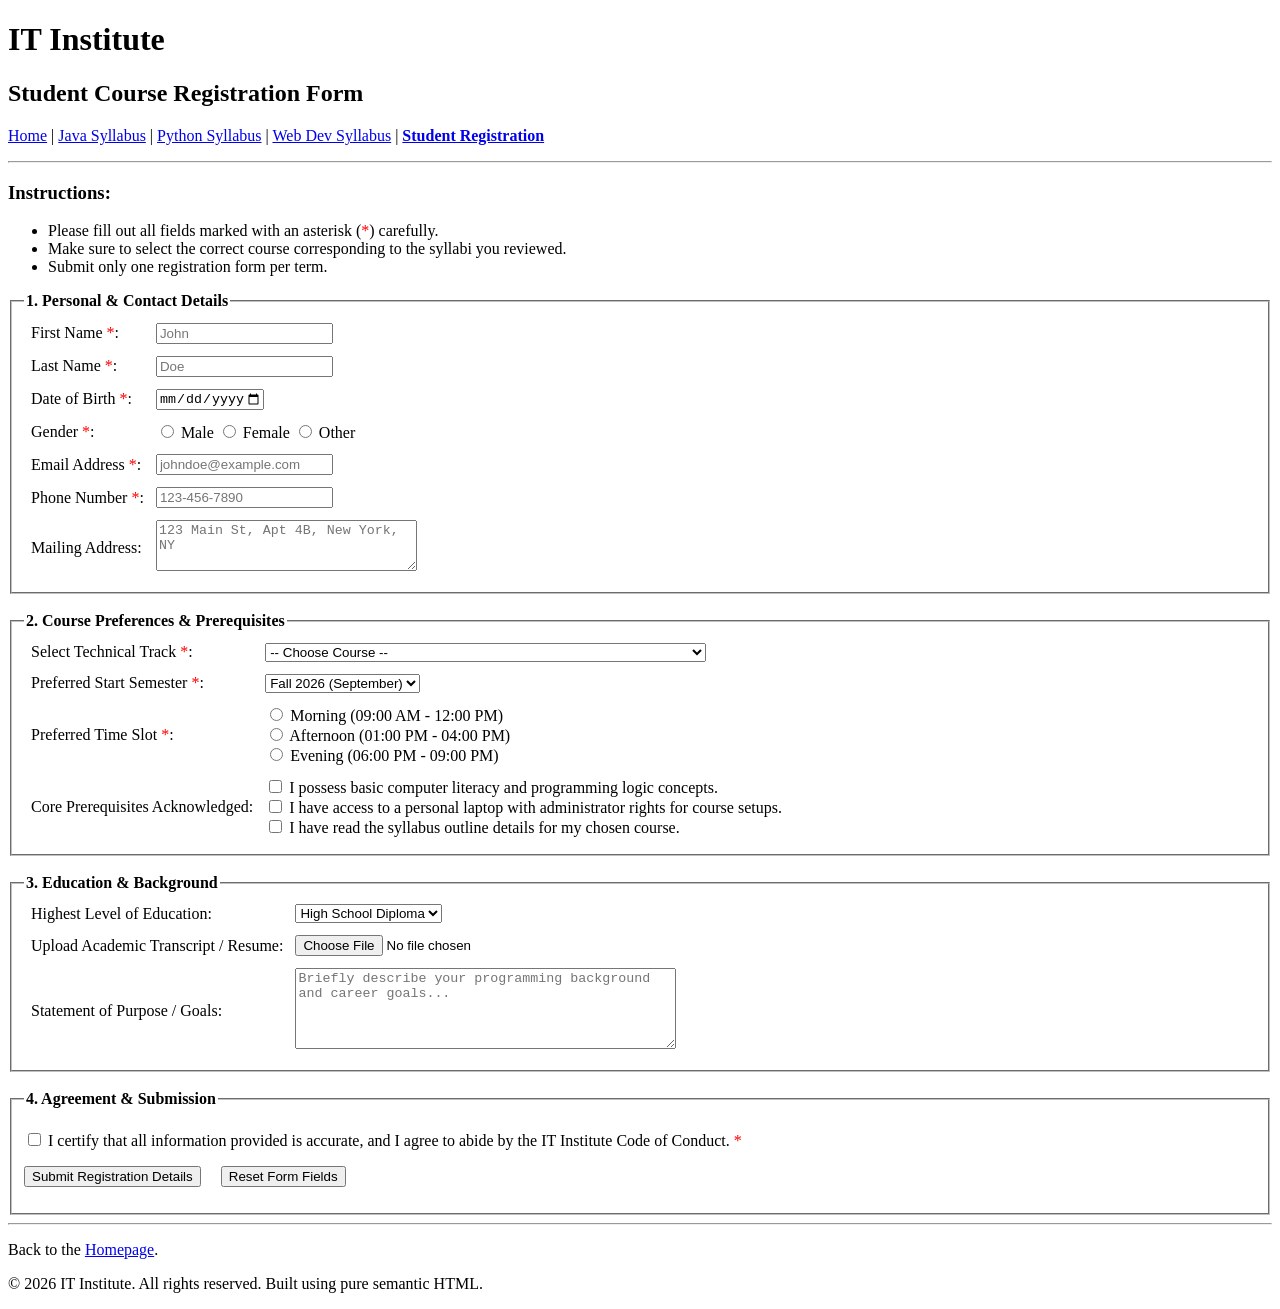
==== register.html @ 6c7bfe49 "first commit" ====
<!DOCTYPE html>
<html lang="en">
<head>
    <meta charset="UTF-8">
    <meta name="viewport" content="width=device-width, initial-scale=1.0">
    <meta name="description" content="Official course registration form for the IT Institute. Secure your enrollment by submitting your academic and personal preferences.">
    <title>Course Registration Form - IT Institute</title>
</head>
<body>

    <!-- Header Section -->
    <header>
        <h1>IT Institute</h1>
        <h2>Student Course Registration Form</h2>
        <nav>
            <p>
                <a href="index.html">Home</a> | 
                <a href="courses/java.html">Java Syllabus</a> | 
                <a href="courses/python.html">Python Syllabus</a> | 
                <a href="courses/webdev.html">Web Dev Syllabus</a> | 
                <a href="register.html"><strong>Student Registration</strong></a>
            </p>
        </nav>
        <hr>
    </header>

    <!-- Main Registration Section -->
    <main>
        <section id="registration-instructions">
            <h3>Instructions:</h3>
            <ul>
                <li>Please fill out all fields marked with an asterisk (<span style="color: red;">*</span>) carefully.</li>
                <li>Make sure to select the correct course corresponding to the syllabi you reviewed.</li>
                <li>Submit only one registration form per term.</li>
            </ul>
        </section>

        <!-- Form Element -->
        <form action="https://httpbin.org/post" method="POST" enctype="multipart/form-data">
            
            <!-- Fieldset 1: Personal Information -->
            <fieldset>
                <legend><strong>1. Personal &amp; Contact Details</strong></legend>
                
                <table border="0" cellpadding="5">
                    <tr>
                        <td><label for="first-name">First Name <span style="color: red;">*</span>:</label></td>
                        <td><input type="text" id="first-name" name="firstName" placeholder="John" required></td>
                    </tr>
                    <tr>
                        <td><label for="last-name">Last Name <span style="color: red;">*</span>:</label></td>
                        <td><input type="text" id="last-name" name="lastName" placeholder="Doe" required></td>
                    </tr>
                    <tr>
                        <td><label for="birth-date">Date of Birth <span style="color: red;">*</span>:</label></td>
                        <td><input type="date" id="birth-date" name="birthDate" min="1950-01-01" max="2012-12-31" required></td>
                    </tr>
                    <tr>
                        <td>Gender <span style="color: red;">*</span>:</td>
                        <td>
                            <input type="radio" id="gender-male" name="gender" value="male" required>
                            <label for="gender-male">Male</label>
                            <input type="radio" id="gender-female" name="gender" value="female">
                            <label for="gender-female">Female</label>
                            <input type="radio" id="gender-other" name="gender" value="other">
                            <label for="gender-other">Other</label>
                        </td>
                    </tr>
                    <tr>
                        <td><label for="email">Email Address <span style="color: red;">*</span>:</label></td>
                        <td><input type="email" id="email" name="email" placeholder="johndoe@example.com" required></td>
                    </tr>
                    <tr>
                        <td><label for="phone">Phone Number <span style="color: red;">*</span>:</label></td>
                        <td><input type="tel" id="phone" name="phone" placeholder="123-456-7890" pattern="[0-9]{3}-[0-9]{3}-[0-9]{4}" title="Format: 123-456-7890" required></td>
                    </tr>
                    <tr>
                        <td><label for="address">Mailing Address:</label></td>
                        <td><textarea id="address" name="address" rows="3" cols="30" placeholder="123 Main St, Apt 4B, New York, NY"></textarea></td>
                    </tr>
                </table>
            </fieldset>

            <br>

            <!-- Fieldset 2: Academic & Course Selection Preferences -->
            <fieldset>
                <legend><strong>2. Course Preferences &amp; Prerequisites</strong></legend>
                
                <table border="0" cellpadding="5">
                    <tr>
                        <td><label for="course-select">Select Technical Track <span style="color: red;">*</span>:</label></td>
                        <td>
                            <select id="course-select" name="courseTrack" required>
                                <option value="" disabled selected>-- Choose Course --</option>
                                <option value="CS-102">CS-102: Java Programming &amp; Application Development (LKR 360,000)</option>
                                <option value="CS-103">CS-103: Python Programming &amp; Data Foundations (LKR 300,000)</option>
                                <option value="CS-104">CS-104: Full-Stack Web Development (LKR 450,000)</option>
                            </select>
                        </td>
                    </tr>
                    <tr>
                        <td><label for="start-term">Preferred Start Semester <span style="color: red;">*</span>:</label></td>
                        <td>
                            <select id="start-term" name="startTerm" required>
                                <option value="fall-2026">Fall 2026 (September)</option>
                                <option value="spring-2027">Spring 2027 (January)</option>
                                <option value="summer-2027">Summer 2027 (May)</option>
                            </select>
                        </td>
                    </tr>
                    <tr>
                        <td>Preferred Time Slot <span style="color: red;">*</span>:</td>
                        <td>
                            <input type="radio" id="slot-morning" name="timeSlot" value="morning" required>
                            <label for="slot-morning">Morning (09:00 AM - 12:00 PM)</label><br>
                            <input type="radio" id="slot-afternoon" name="timeSlot" value="afternoon">
                            <label for="slot-afternoon">Afternoon (01:00 PM - 04:00 PM)</label><br>
                            <input type="radio" id="slot-evening" name="timeSlot" value="evening">
                            <label for="slot-evening">Evening (06:00 PM - 09:00 PM)</label>
                        </td>
                    </tr>
                    <tr>
                        <td>Core Prerequisites Acknowledged:</td>
                        <td>
                            <input type="checkbox" id="prereq-logic" name="prereqs" value="basic-logic">
                            <label for="prereq-logic">I possess basic computer literacy and programming logic concepts.</label><br>
                            <input type="checkbox" id="prereq-hardware" name="prereqs" value="hardware">
                            <label for="prereq-hardware">I have access to a personal laptop with administrator rights for course setups.</label><br>
                            <input type="checkbox" id="prereq-materials" name="prereqs" value="reading-syllabus">
                            <label for="prereq-materials">I have read the syllabus outline details for my chosen course.</label>
                        </td>
                    </tr>
                </table>
            </fieldset>

            <br>

            <!-- Fieldset 3: Academic Background & Statement -->
            <fieldset>
                <legend><strong>3. Education &amp; Background</strong></legend>
                
                <table border="0" cellpadding="5">
                    <tr>
                        <td><label for="highest-edu">Highest Level of Education:</label></td>
                        <td>
                            <select id="highest-edu" name="educationLevel">
                                <option value="highschool">High School Diploma</option>
                                <option value="associate">Associate Degree</option>
                                <option value="bachelor">Bachelor's Degree</option>
                                <option value="master">Master's Degree</option>
                                <option value="other">Other / Self-Taught</option>
                            </select>
                        </td>
                    </tr>
                    <tr>
                        <td><label for="resume-upload">Upload Academic Transcript / Resume:</label></td>
                        <td><input type="file" id="resume-upload" name="transcriptResume" accept=".pdf,.doc,.docx"></td>
                    </tr>
                    <tr>
                        <td><label for="statement-purpose">Statement of Purpose / Goals:</label></td>
                        <td>
                            <textarea id="statement-purpose" name="goals" rows="5" cols="45" placeholder="Briefly describe your programming background and career goals..."></textarea>
                        </td>
                    </tr>
                </table>
            </fieldset>

            <br>

            <!-- Fieldset 4: Declarations & Submit -->
            <fieldset>
                <legend><strong>4. Agreement &amp; Submission</strong></legend>
                <p>
                    <input type="checkbox" id="terms-agree" name="termsAgreement" value="agreed" required>
                    <label for="terms-agree">I certify that all information provided is accurate, and I agree to abide by the IT Institute Code of Conduct. <span style="color: red;">*</span></label>
                </p>
                
                <p>
                    <input type="submit" value="Submit Registration Details">
                    &nbsp;&nbsp;&nbsp;
                    <input type="reset" value="Reset Form Fields">
                </p>
            </fieldset>

        </form>
    </main>

    <!-- Footer Section -->
    <footer>
        <hr>
        <p>Back to the <a href="index.html">Homepage</a>.</p>
        <p>&copy; 2026 IT Institute. All rights reserved. Built using pure semantic HTML.</p>
    </footer>

</body>
</html>
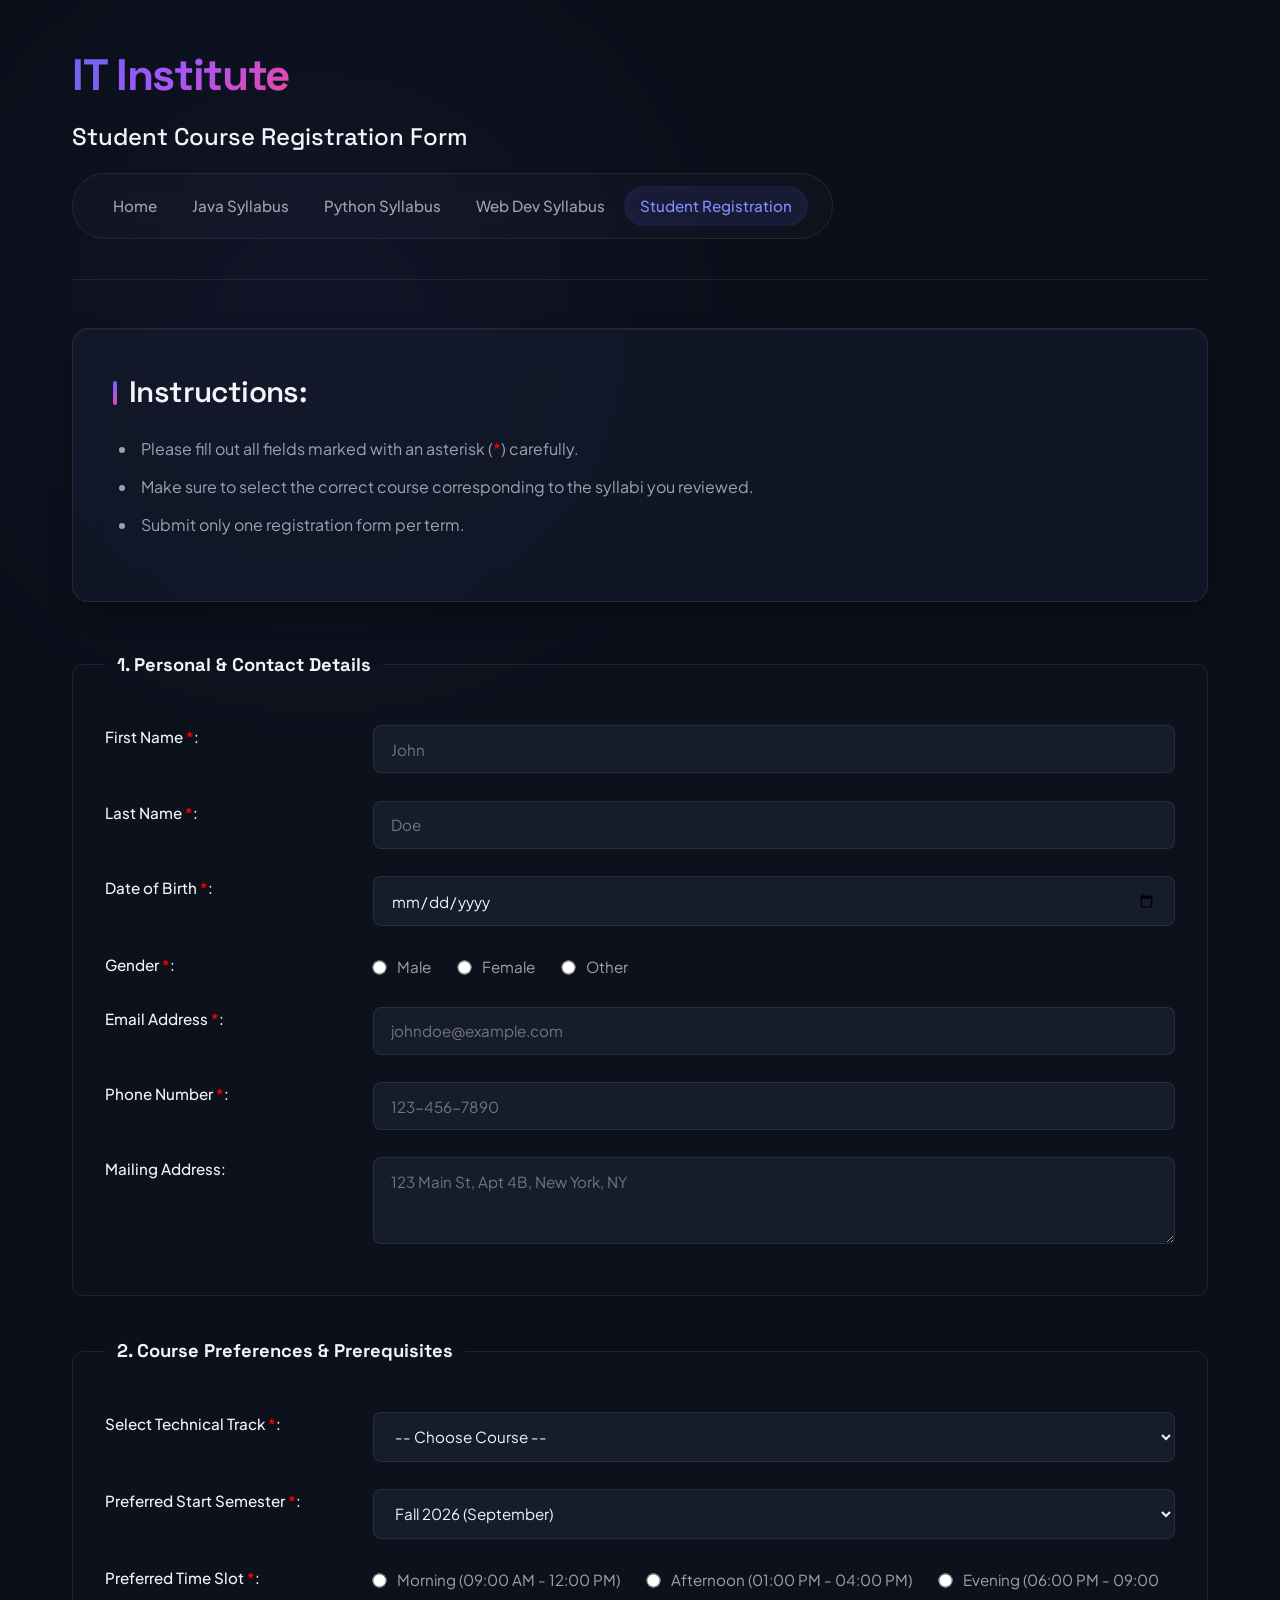
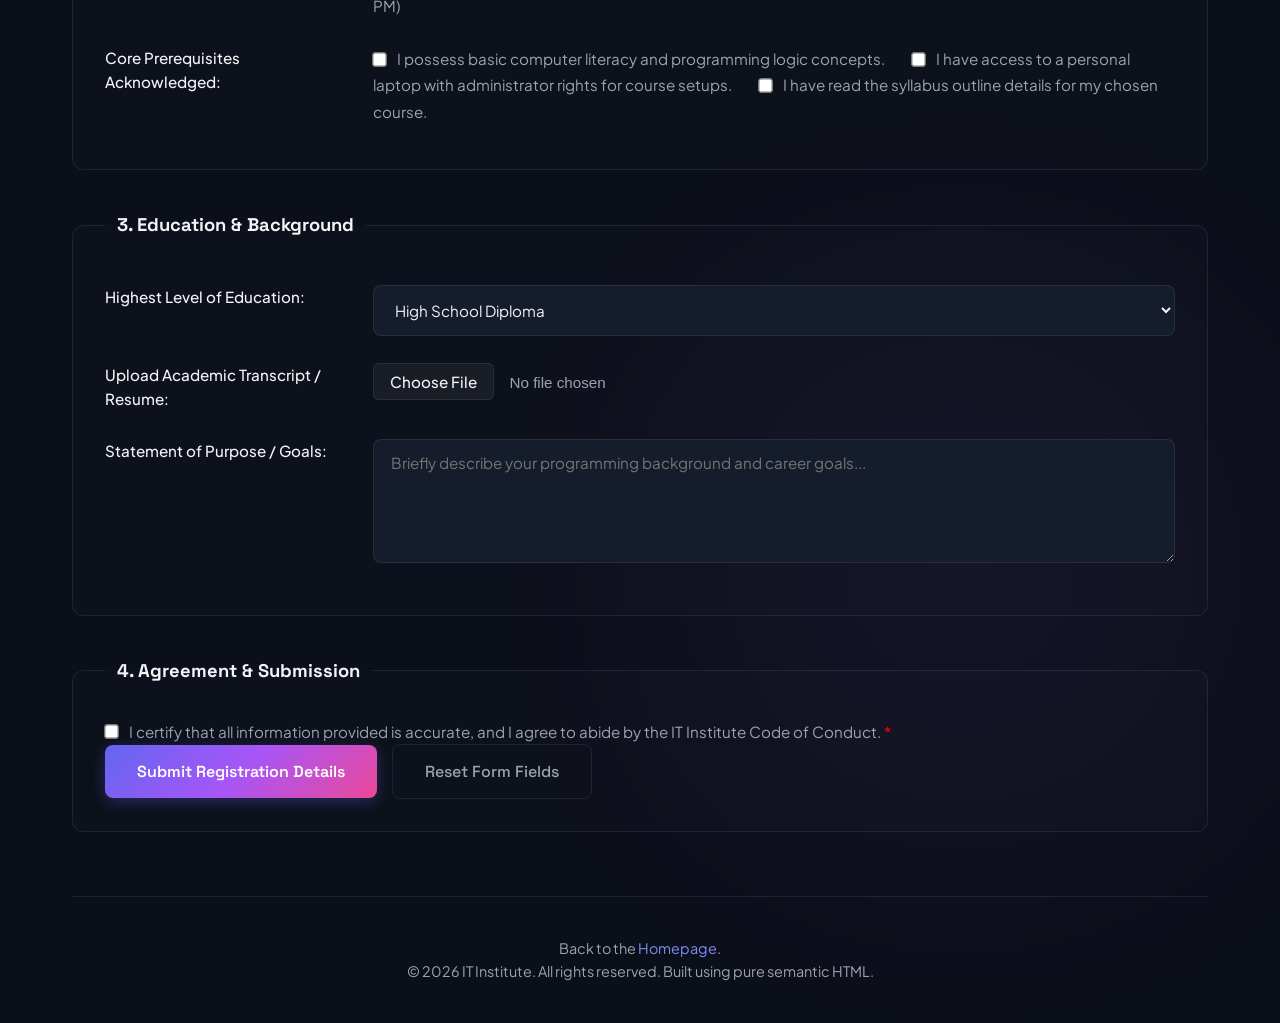
==== commit c9f9e382: "Link style.css and update wrapper structures in register.html" ====
--- a/register.html
+++ b/register.html
@@ -5,24 +5,25 @@
     <meta name="viewport" content="width=device-width, initial-scale=1.0">
     <meta name="description" content="Official course registration form for the IT Institute. Secure your enrollment by submitting your academic and personal preferences.">
     <title>Course Registration Form - IT Institute</title>
+    <link rel="stylesheet" href="style.css">
 </head>
 <body>
+    <div class="app-container">
 
-    <!-- Header Section -->
-    <header>
-        <h1>IT Institute</h1>
-        <h2>Student Course Registration Form</h2>
-        <nav>
-            <p>
-                <a href="index.html">Home</a> | 
-                <a href="courses/java.html">Java Syllabus</a> | 
-                <a href="courses/python.html">Python Syllabus</a> | 
-                <a href="courses/webdev.html">Web Dev Syllabus</a> | 
-                <a href="register.html"><strong>Student Registration</strong></a>
-            </p>
-        </nav>
-        <hr>
-    </header>
+        <!-- Header Section -->
+        <header>
+            <h1>IT Institute</h1>
+            <h2>Student Course Registration Form</h2>
+            <nav>
+                <p>
+                    <a href="index.html">Home</a> 
+                    <a href="courses/java.html">Java Syllabus</a> 
+                    <a href="courses/python.html">Python Syllabus</a> 
+                    <a href="courses/webdev.html">Web Dev Syllabus</a> 
+                    <a href="register.html" class="active">Student Registration</a>
+                </p>
+            </nav>
+        </header>
 
     <!-- Main Registration Section -->
     <main>
@@ -188,10 +189,10 @@
 
     <!-- Footer Section -->
     <footer>
-        <hr>
         <p>Back to the <a href="index.html">Homepage</a>.</p>
         <p>&copy; 2026 IT Institute. All rights reserved. Built using pure semantic HTML.</p>
     </footer>
 
+    </div>
 </body>
 </html>
--- a/style.css
+++ b/style.css
@@ -0,0 +1,532 @@
+@import url('https://fonts.googleapis.com/css2?family=Plus+Jakarta+Sans:wght@300;400;500;600;700;800&family=Space+Grotesk:wght@400;500;600;700&display=swap');
+
+:root {
+    --bg-main: #0B0F19;
+    --bg-card: rgba(20, 27, 45, 0.7);
+    --bg-input: #151C2C;
+    --border-color: rgba(255, 255, 255, 0.08);
+    --border-focus: #6366F1;
+    --text-primary: #F3F4F6;
+    --text-muted: #9CA3AF;
+    --accent-glow: linear-gradient(135deg, #6366F1 0%, #A855F7 50%, #EC4899 100%);
+    --accent-teal: #14B8A6;
+    --accent-purple: #A855F7;
+    --accent-indigo: #6366F1;
+    --accent-indigo-light: #818CF8;
+    --shadow-premium: 0 10px 30px -10px rgba(0, 0, 0, 0.7), 0 1px 1px 0 rgba(255, 255, 255, 0.05) inset;
+    --font-heading: 'Space Grotesk', sans-serif;
+    --font-body: 'Plus Jakarta Sans', sans-serif;
+}
+
+/* Global Reset & Base Styles */
+*, *::before, *::after {
+    box-sizing: border-box;
+    margin: 0;
+    padding: 0;
+}
+
+html {
+    scroll-behavior: smooth;
+    font-size: 16px;
+}
+
+body {
+    background-color: var(--bg-main);
+    color: var(--text-primary);
+    font-family: var(--font-body);
+    line-height: 1.6;
+    min-height: 100vh;
+    display: flex;
+    flex-direction: column;
+    overflow-x: hidden;
+    position: relative;
+}
+
+/* Decorative background glowing shapes */
+body::before, body::after {
+    content: '';
+    position: absolute;
+    width: 30vw;
+    height: 30vw;
+    border-radius: 50%;
+    filter: blur(150px);
+    opacity: 0.15;
+    z-index: -1;
+    pointer-events: none;
+}
+body::before {
+    top: 5%;
+    left: 10%;
+    background: var(--accent-indigo);
+}
+body::after {
+    bottom: 10%;
+    right: 10%;
+    background: var(--accent-purple);
+}
+
+/* Layout Containers & Wrapper */
+.app-container {
+    width: 100%;
+    max-width: 1200px;
+    margin: 0 auto;
+    padding: 0 2rem;
+    flex: 1;
+    display: flex;
+    flex-direction: column;
+}
+
+/* Header & Navigation Styles */
+header {
+    padding: 2.5rem 0;
+    border-bottom: 1px solid var(--border-color);
+    margin-bottom: 3rem;
+}
+
+header h1 {
+    font-family: var(--font-heading);
+    font-size: 2.75rem;
+    font-weight: 700;
+    letter-spacing: -0.03em;
+    background: var(--accent-glow);
+    -webkit-background-clip: text;
+    -webkit-text-fill-color: transparent;
+    margin-bottom: 0.5rem;
+    display: inline-block;
+}
+
+header h2 {
+    font-family: var(--font-heading);
+    font-size: 1.5rem;
+    font-weight: 500;
+    color: var(--text-primary);
+    margin-bottom: 1rem;
+}
+
+header p {
+    color: var(--text-muted);
+    font-size: 1.1rem;
+    font-weight: 300;
+    margin-bottom: 1.5rem;
+}
+
+header nav {
+    background: rgba(255, 255, 255, 0.02);
+    border: 1px solid var(--border-color);
+    padding: 0.75rem 1.5rem;
+    border-radius: 9999px;
+    display: inline-block;
+    backdrop-filter: blur(10px);
+}
+
+header nav p {
+    margin: 0;
+}
+
+header nav a {
+    color: var(--text-muted);
+    text-decoration: none;
+    font-weight: 500;
+    font-size: 0.95rem;
+    transition: all 0.3s ease;
+    padding: 0.5rem 1rem;
+    border-radius: 9999px;
+    display: inline-block;
+}
+
+header nav a:hover {
+    color: var(--text-primary);
+    background: rgba(255, 255, 255, 0.05);
+}
+
+header nav a strong, header nav a.active {
+    color: var(--accent-indigo-light);
+    background: rgba(99, 102, 241, 0.1);
+    box-shadow: 0 0 15px rgba(99, 102, 241, 0.1) inset;
+}
+
+header hr {
+    display: none; /* Hide traditional HRs in favor of modern CSS borders */
+}
+
+/* Main Content Area */
+main {
+    flex: 1;
+    display: flex;
+    flex-direction: column;
+    gap: 3rem;
+    margin-bottom: 4rem;
+}
+
+section {
+    background: var(--bg-card);
+    border: 1px solid var(--border-color);
+    padding: 2.5rem;
+    border-radius: 16px;
+    box-shadow: var(--shadow-premium);
+    backdrop-filter: blur(16px);
+    transition: transform 0.3s ease, border-color 0.3s ease;
+}
+
+section:hover {
+    border-color: rgba(99, 102, 241, 0.2);
+}
+
+section h2, section h3 {
+    font-family: var(--font-heading);
+    font-size: 1.85rem;
+    font-weight: 600;
+    letter-spacing: -0.02em;
+    margin-bottom: 1.25rem;
+    color: var(--text-primary);
+    display: flex;
+    align-items: center;
+    gap: 0.75rem;
+}
+
+section h2::before, section h3::before {
+    content: '';
+    display: inline-block;
+    width: 4px;
+    height: 1.5rem;
+    background: var(--accent-glow);
+    border-radius: 4px;
+}
+
+section p {
+    color: var(--text-muted);
+    margin-bottom: 1.5rem;
+    font-size: 1.05rem;
+    font-weight: 300;
+}
+
+/* Table Custom Styling */
+table {
+    width: 100%;
+    border-collapse: collapse;
+    margin: 2rem 0;
+    font-size: 0.95rem;
+    border: none;
+    border-radius: 12px;
+    overflow: hidden;
+    box-shadow: 0 4px 20px rgba(0, 0, 0, 0.2);
+}
+
+table caption {
+    padding: 1rem;
+    font-size: 1.1rem;
+    color: var(--text-primary);
+    text-align: left;
+    font-weight: 600;
+}
+
+th, td {
+    padding: 1.1rem 1.3rem;
+    text-align: left;
+    border: none;
+}
+
+thead th {
+    background: rgba(255, 255, 255, 0.04);
+    color: var(--text-primary);
+    font-family: var(--font-heading);
+    font-weight: 600;
+    text-transform: uppercase;
+    font-size: 0.8rem;
+    letter-spacing: 0.05em;
+    border-bottom: 1px solid var(--border-color);
+}
+
+tbody tr {
+    border-bottom: 1px solid var(--border-color);
+    background: rgba(255, 255, 255, 0.01);
+    transition: background 0.2s ease;
+}
+
+tbody tr:hover {
+    background: rgba(255, 255, 255, 0.03);
+}
+
+tbody tr:last-child {
+    border-bottom: none;
+}
+
+tfoot tr {
+    background: rgba(255, 255, 255, 0.03);
+    border-top: 2px solid var(--border-color);
+    font-weight: 600;
+}
+
+td a {
+    color: var(--accent-indigo-light);
+    text-decoration: none;
+    font-weight: 600;
+    transition: color 0.2s ease;
+}
+
+td a:hover {
+    color: var(--text-primary);
+    text-decoration: underline;
+}
+
+/* Lists styling */
+ol, ul {
+    margin-left: 1.5rem;
+    margin-bottom: 1.5rem;
+    color: var(--text-muted);
+}
+
+li {
+    margin-bottom: 0.75rem;
+    padding-left: 0.25rem;
+}
+
+ol > li::marker {
+    color: var(--accent-indigo-light);
+    font-weight: bold;
+}
+
+/* Form & Input Fields Design */
+form {
+    display: flex;
+    flex-direction: column;
+    gap: 2.5rem;
+}
+
+fieldset {
+    border: 1px solid var(--border-color);
+    background: rgba(255, 255, 255, 0.01);
+    border-radius: 12px;
+    padding: 2rem;
+    transition: border-color 0.3s ease;
+}
+
+fieldset:hover {
+    border-color: rgba(255, 255, 255, 0.15);
+}
+
+legend {
+    font-family: var(--font-heading);
+    padding: 0 0.75rem;
+    color: var(--text-primary);
+    font-size: 1.15rem;
+    font-weight: 600;
+}
+
+/* Make tables within forms layout like cards */
+fieldset table {
+    width: 100%;
+    margin: 0;
+    box-shadow: none;
+    border-radius: 0;
+}
+
+fieldset tr {
+    background: transparent !important;
+    border-bottom: none;
+}
+
+fieldset td {
+    padding: 0.85rem 0;
+    vertical-align: top;
+}
+
+fieldset td:first-child {
+    width: 25%;
+    font-weight: 500;
+    color: var(--text-primary);
+    padding-right: 1.5rem;
+}
+
+label {
+    cursor: pointer;
+    font-size: 0.95rem;
+}
+
+/* Form Controls styling */
+input[type="text"],
+input[type="email"],
+input[type="tel"],
+input[type="date"],
+select,
+textarea {
+    width: 100%;
+    background-color: var(--bg-input);
+    border: 1px solid var(--border-color);
+    color: var(--text-primary);
+    padding: 0.85rem 1.1rem;
+    border-radius: 8px;
+    font-family: var(--font-body);
+    font-size: 0.95rem;
+    transition: border-color 0.2s, box-shadow 0.2s;
+    outline: none;
+}
+
+input[type="text"]:focus,
+input[type="email"]:focus,
+input[type="tel"]:focus,
+input[type="date"]:focus,
+select:focus,
+textarea:focus {
+    border-color: var(--border-focus);
+    box-shadow: 0 0 0 3px rgba(99, 102, 241, 0.15);
+}
+
+input[type="file"] {
+    color: var(--text-muted);
+    font-size: 0.95rem;
+}
+
+input[type="file"]::file-selector-button {
+    background: rgba(255, 255, 255, 0.05);
+    color: var(--text-primary);
+    border: 1px solid var(--border-color);
+    padding: 0.5rem 1rem;
+    border-radius: 6px;
+    cursor: pointer;
+    margin-right: 1rem;
+    font-family: var(--font-body);
+    font-weight: 500;
+    transition: background 0.2s;
+}
+
+input[type="file"]::file-selector-button:hover {
+    background: rgba(255, 255, 255, 0.1);
+}
+
+/* Custom Checkbox and Radio details styling */
+input[type="radio"],
+input[type="checkbox"] {
+    accent-color: var(--accent-indigo);
+    margin-right: 0.5rem;
+    transform: scale(1.1);
+    vertical-align: middle;
+}
+
+input[type="radio"] + label,
+input[type="checkbox"] + label {
+    vertical-align: middle;
+    margin-right: 1.5rem;
+    color: var(--text-muted);
+}
+
+input[type="radio"]:checked + label,
+input[type="checkbox"]:checked + label {
+    color: var(--text-primary);
+    font-weight: 500;
+}
+
+/* CTA Buttons Styling */
+input[type="submit"] {
+    background: var(--accent-glow);
+    color: #FFF;
+    border: none;
+    padding: 1rem 2rem;
+    border-radius: 8px;
+    font-family: var(--font-heading);
+    font-weight: 600;
+    font-size: 1rem;
+    cursor: pointer;
+    transition: transform 0.2s, box-shadow 0.2s;
+    box-shadow: 0 4px 15px rgba(99, 102, 241, 0.3);
+}
+
+input[type="submit"]:hover {
+    transform: translateY(-2px);
+    box-shadow: 0 6px 20px rgba(99, 102, 241, 0.4);
+}
+
+input[type="submit"]:active {
+    transform: translateY(0);
+}
+
+input[type="reset"] {
+    background: transparent;
+    border: 1px solid var(--border-color);
+    color: var(--text-muted);
+    padding: 1rem 2rem;
+    border-radius: 8px;
+    font-family: var(--font-heading);
+    font-weight: 500;
+    font-size: 1rem;
+    cursor: pointer;
+    transition: all 0.2s;
+}
+
+input[type="reset"]:hover {
+    color: var(--text-primary);
+    background: rgba(255, 255, 255, 0.03);
+    border-color: rgba(255, 255, 255, 0.15);
+}
+
+/* Footer Styles */
+footer {
+    padding: 2.5rem 0;
+    margin-top: auto;
+    border-top: 1px solid var(--border-color);
+    text-align: center;
+    color: var(--text-muted);
+    font-size: 0.9rem;
+}
+
+footer a {
+    color: var(--accent-indigo-light);
+    text-decoration: none;
+}
+
+footer a:hover {
+    text-decoration: underline;
+}
+
+footer hr {
+    display: none;
+}
+
+/* Utility / Layout elements */
+br {
+    display: none;
+}
+
+hr {
+    border: 0;
+    height: 1px;
+    background: var(--border-color);
+    margin: 2rem 0;
+}
+
+/* Responsive adjustments */
+@media (max-width: 768px) {
+    .app-container {
+        padding: 0 1.25rem;
+    }
+    
+    header h1 {
+        font-size: 2.25rem;
+    }
+    
+    section {
+        padding: 1.75rem;
+    }
+    
+    fieldset td:first-child {
+        width: 100%;
+        display: block;
+        padding-bottom: 0.25rem;
+    }
+    
+    fieldset td:last-child {
+        width: 100%;
+        display: block;
+    }
+    
+    fieldset table tr {
+        display: flex;
+        flex-direction: column;
+        margin-bottom: 1.25rem;
+    }
+    
+    table {
+        display: block;
+        overflow-x: auto;
+    }
+}
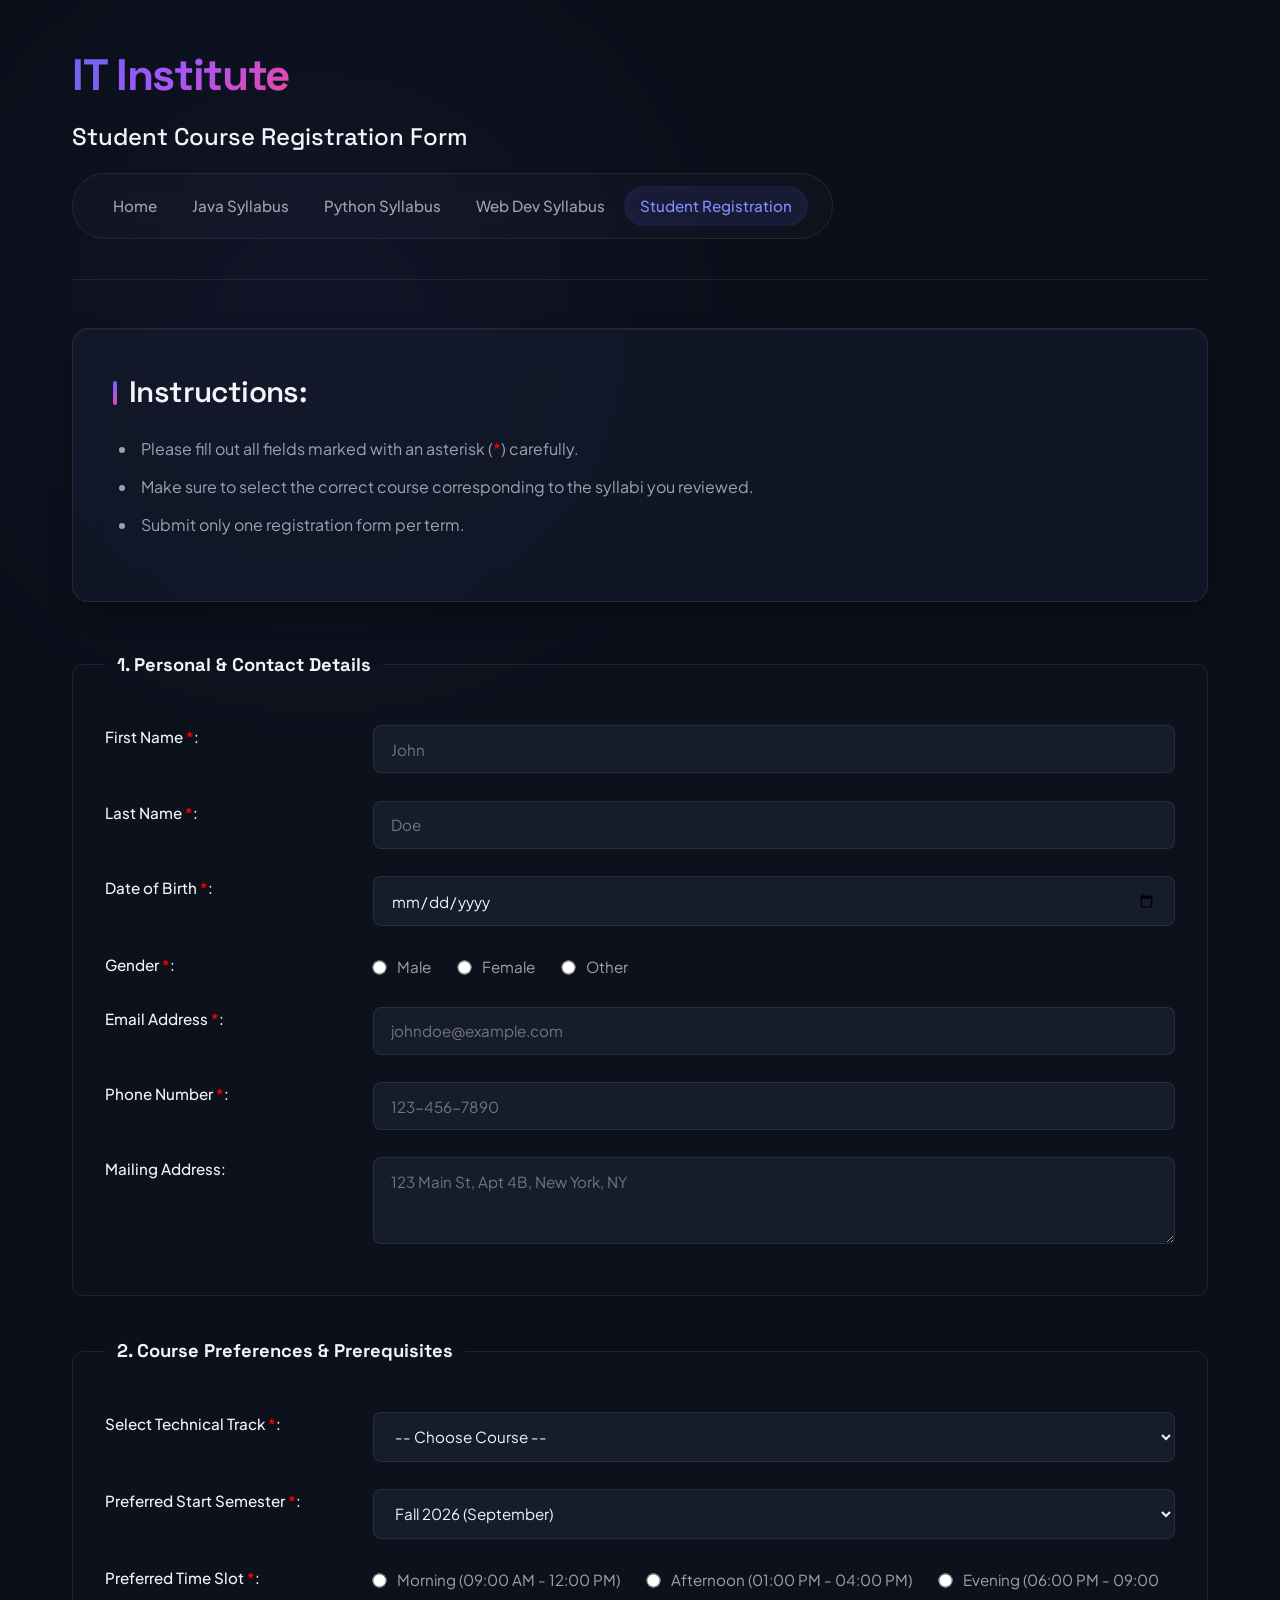
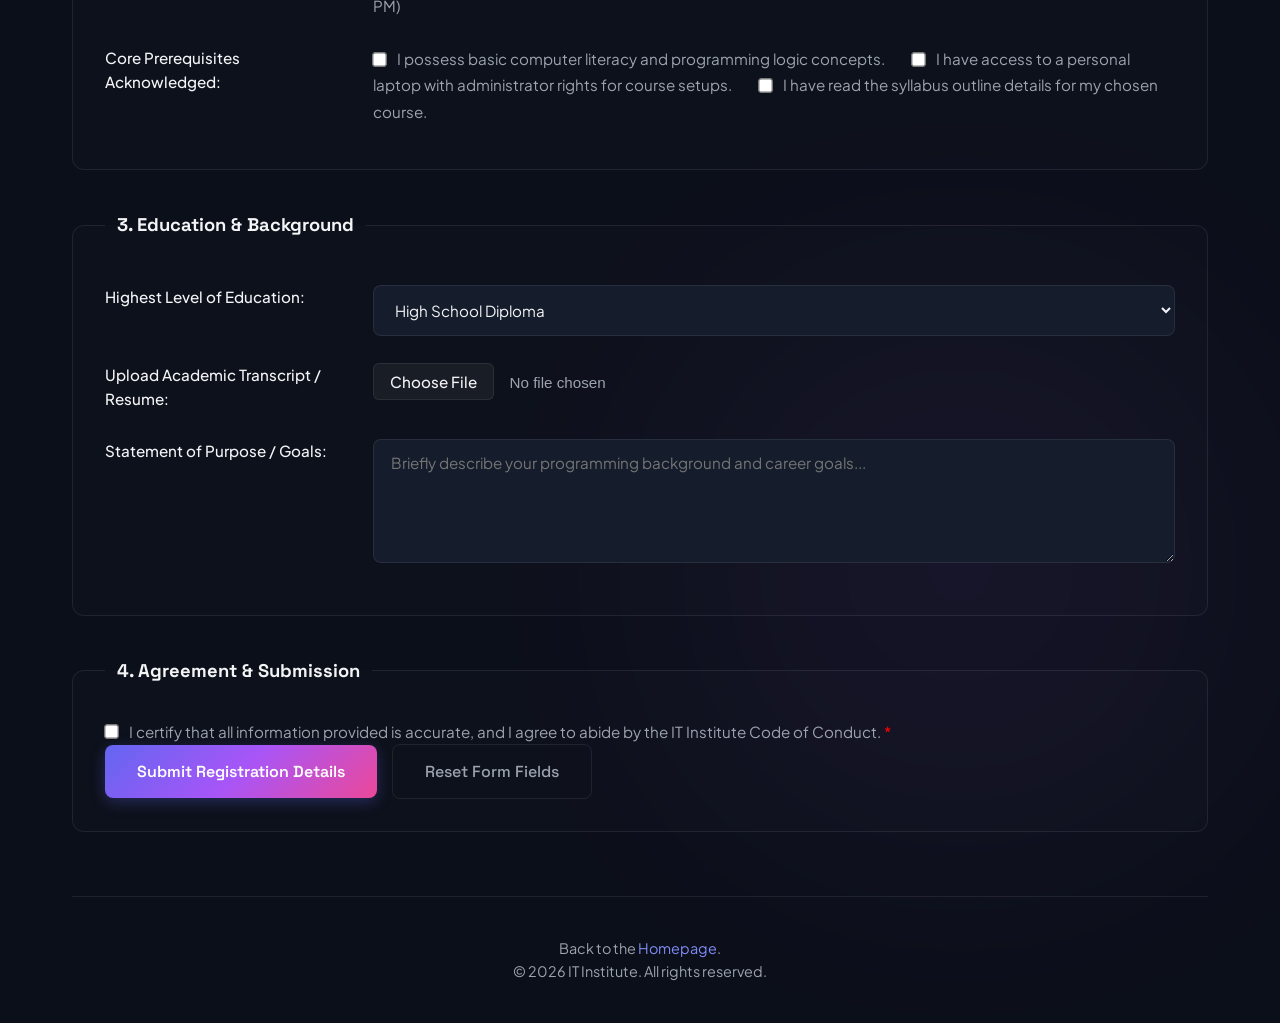
==== commit eb82138b: "Footer Edited" ====
--- a/register.html
+++ b/register.html
@@ -190,7 +190,7 @@
     <!-- Footer Section -->
     <footer>
         <p>Back to the <a href="index.html">Homepage</a>.</p>
-        <p>&copy; 2026 IT Institute. All rights reserved. Built using pure semantic HTML.</p>
+        <p>&copy; 2026 IT Institute. All rights reserved.</p>
     </footer>
 
     </div>
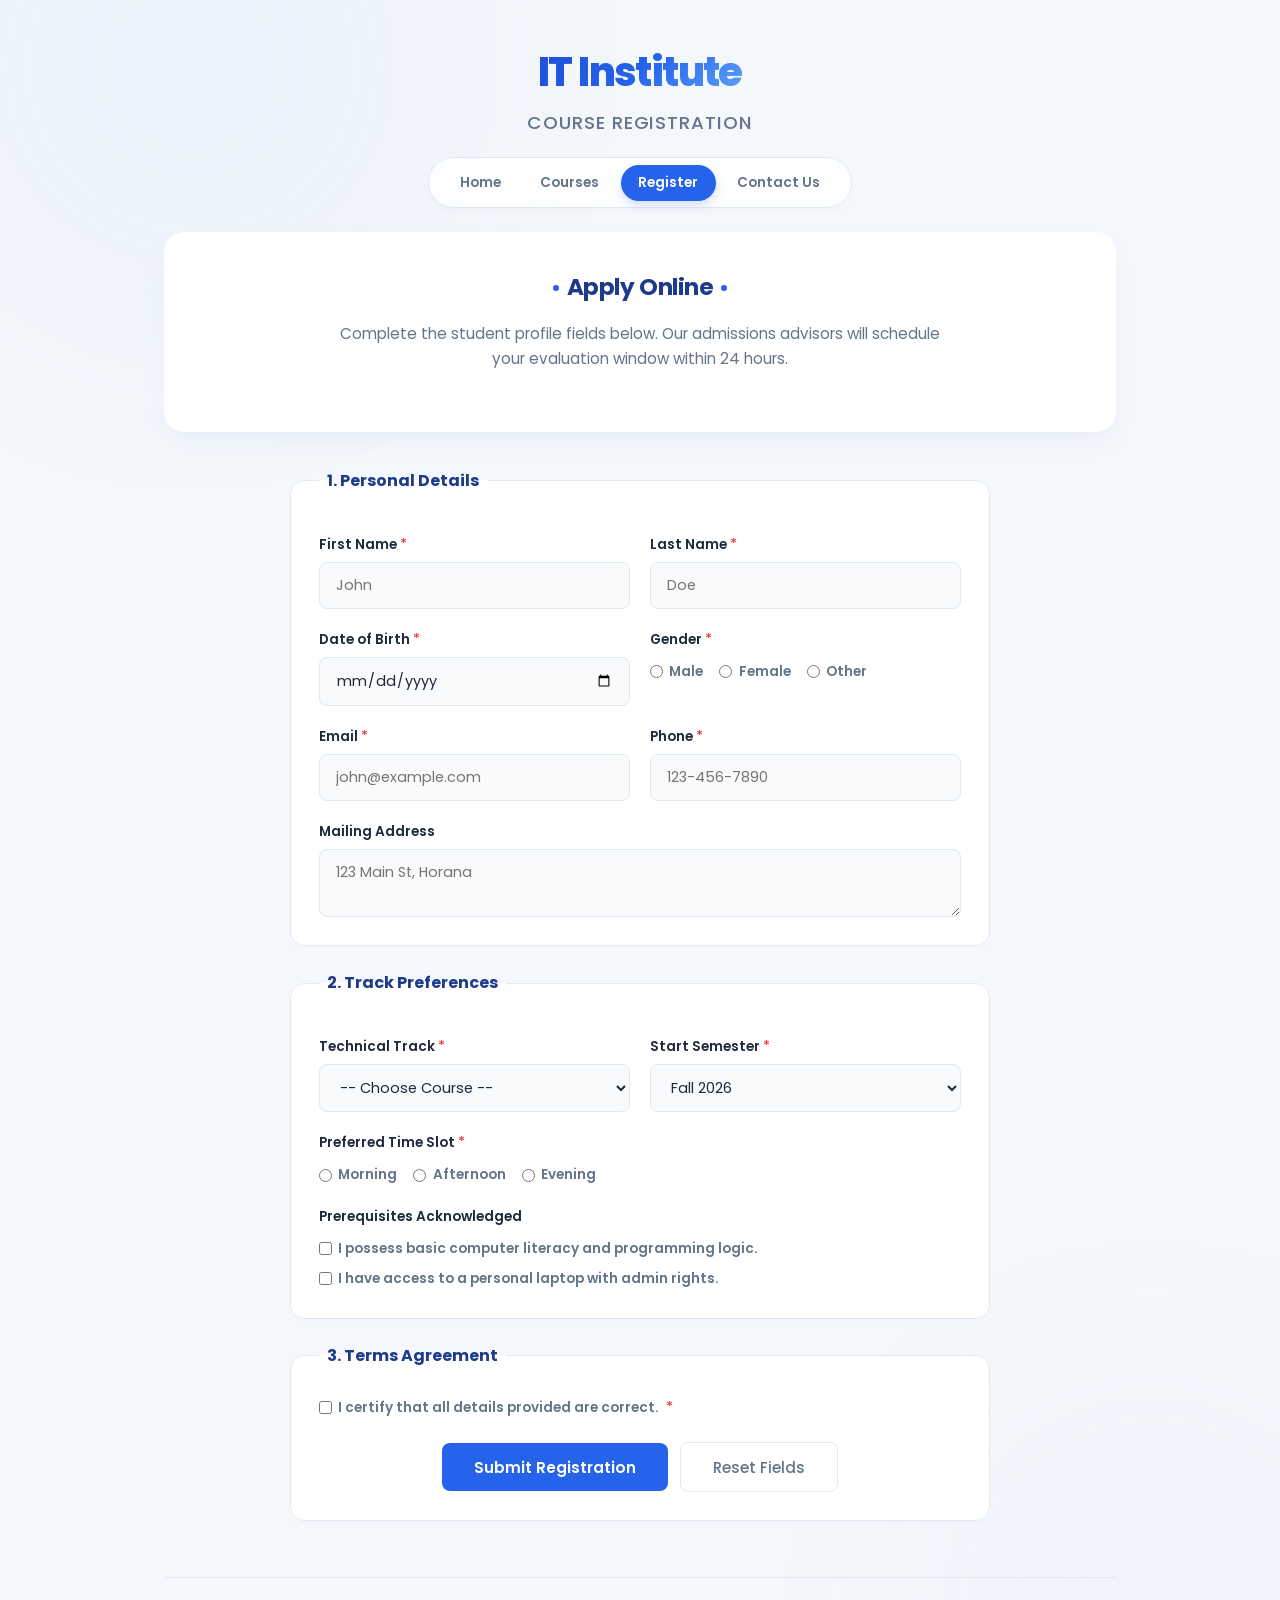
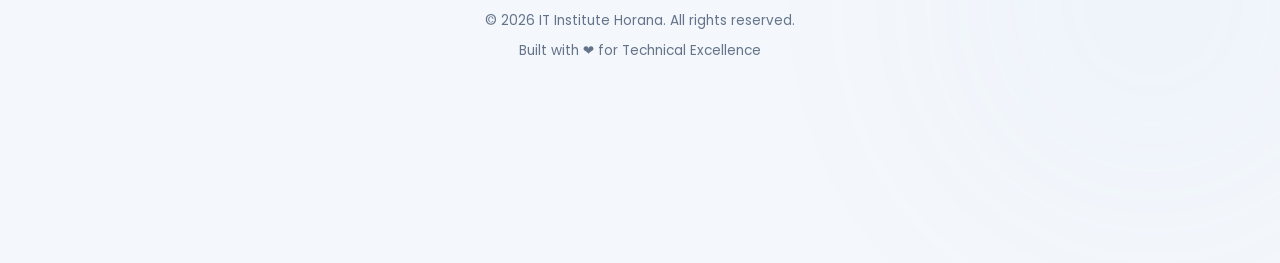
==== commit e4bb4ca7: "Css added and Strcuture Changed" ====
--- a/register.html
+++ b/register.html
@@ -3,8 +3,8 @@
 <head>
     <meta charset="UTF-8">
     <meta name="viewport" content="width=device-width, initial-scale=1.0">
-    <meta name="description" content="Official course registration form for the IT Institute. Secure your enrollment by submitting your academic and personal preferences.">
-    <title>Course Registration Form - IT Institute</title>
+    <meta name="description" content="Enroll at the IT Institute. Secure your track selection online.">
+    <title>Register - IT Institute</title>
     <link rel="stylesheet" href="style.css">
 </head>
 <body>
@@ -12,186 +12,163 @@
 
         <!-- Header Section -->
         <header>
-            <h1>IT Institute</h1>
-            <h2>Student Course Registration Form</h2>
+            <div class="header-brand">
+                <h1>IT Institute</h1>
+                <h2>Course Registration</h2>
+            </div>
             <nav>
                 <p>
                     <a href="index.html">Home</a> 
-                    <a href="courses/java.html">Java Syllabus</a> 
-                    <a href="courses/python.html">Python Syllabus</a> 
-                    <a href="courses/webdev.html">Web Dev Syllabus</a> 
-                    <a href="register.html" class="active">Student Registration</a>
+                    <a href="courses.html">Courses</a> 
+                    <a href="register.html" class="active">Register</a> 
+                    <a href="contact.html">Contact Us</a>
                 </p>
             </nav>
         </header>
 
-    <!-- Main Registration Section -->
-    <main>
-        <section id="registration-instructions">
-            <h3>Instructions:</h3>
-            <ul>
-                <li>Please fill out all fields marked with an asterisk (<span style="color: red;">*</span>) carefully.</li>
-                <li>Make sure to select the correct course corresponding to the syllabi you reviewed.</li>
-                <li>Submit only one registration form per term.</li>
-            </ul>
-        </section>
+        <!-- Main Content Section -->
+        <main>
+            <section style="text-align: center;">
+                <h2>Apply Online</h2>
+                <p>Complete the student profile fields below. Our admissions advisors will schedule your evaluation window within 24 hours.</p>
+            </section>
 
-        <!-- Form Element -->
-        <form action="https://httpbin.org/post" method="POST" enctype="multipart/form-data">
-            
-            <!-- Fieldset 1: Personal Information -->
-            <fieldset>
-                <legend><strong>1. Personal &amp; Contact Details</strong></legend>
+            <!-- Form Element -->
+            <form action="https://httpbin.org/post" method="POST" enctype="multipart/form-data">
                 
-                <table border="0" cellpadding="5">
-                    <tr>
-                        <td><label for="first-name">First Name <span style="color: red;">*</span>:</label></td>
-                        <td><input type="text" id="first-name" name="firstName" placeholder="John" required></td>
-                    </tr>
-                    <tr>
-                        <td><label for="last-name">Last Name <span style="color: red;">*</span>:</label></td>
-                        <td><input type="text" id="last-name" name="lastName" placeholder="Doe" required></td>
-                    </tr>
-                    <tr>
-                        <td><label for="birth-date">Date of Birth <span style="color: red;">*</span>:</label></td>
-                        <td><input type="date" id="birth-date" name="birthDate" min="1950-01-01" max="2012-12-31" required></td>
-                    </tr>
-                    <tr>
-                        <td>Gender <span style="color: red;">*</span>:</td>
-                        <td>
-                            <input type="radio" id="gender-male" name="gender" value="male" required>
-                            <label for="gender-male">Male</label>
-                            <input type="radio" id="gender-female" name="gender" value="female">
-                            <label for="gender-female">Female</label>
-                            <input type="radio" id="gender-other" name="gender" value="other">
-                            <label for="gender-other">Other</label>
-                        </td>
-                    </tr>
-                    <tr>
-                        <td><label for="email">Email Address <span style="color: red;">*</span>:</label></td>
-                        <td><input type="email" id="email" name="email" placeholder="johndoe@example.com" required></td>
-                    </tr>
-                    <tr>
-                        <td><label for="phone">Phone Number <span style="color: red;">*</span>:</label></td>
-                        <td><input type="tel" id="phone" name="phone" placeholder="123-456-7890" pattern="[0-9]{3}-[0-9]{3}-[0-9]{4}" title="Format: 123-456-7890" required></td>
-                    </tr>
-                    <tr>
-                        <td><label for="address">Mailing Address:</label></td>
-                        <td><textarea id="address" name="address" rows="3" cols="30" placeholder="123 Main St, Apt 4B, New York, NY"></textarea></td>
-                    </tr>
-                </table>
-            </fieldset>
+                <!-- Fieldset 1: Personal Details -->
+                <fieldset>
+                    <legend>1. Personal Details</legend>
+                    <div class="form-grid">
+                        <div class="form-group">
+                            <label for="first-name">First Name <span class="required-star">*</span></label>
+                            <input type="text" id="first-name" name="firstName" placeholder="John" required>
+                        </div>
+                        
+                        <div class="form-group">
+                            <label for="last-name">Last Name <span class="required-star">*</span></label>
+                            <input type="text" id="last-name" name="lastName" placeholder="Doe" required>
+                        </div>
 
-            <br>
+                        <div class="form-group">
+                            <label for="birth-date">Date of Birth <span class="required-star">*</span></label>
+                            <input type="date" id="birth-date" name="birthDate" min="1950-01-01" max="2012-12-31" required>
+                        </div>
 
-            <!-- Fieldset 2: Academic & Course Selection Preferences -->
-            <fieldset>
-                <legend><strong>2. Course Preferences &amp; Prerequisites</strong></legend>
-                
-                <table border="0" cellpadding="5">
-                    <tr>
-                        <td><label for="course-select">Select Technical Track <span style="color: red;">*</span>:</label></td>
-                        <td>
+                        <div class="form-group">
+                            <label>Gender <span class="required-star">*</span></label>
+                            <div class="form-group radio-group">
+                                <label class="radio-container" for="gender-male">
+                                    <input type="radio" id="gender-male" name="gender" value="male" required>
+                                    Male
+                                </label>
+                                <label class="radio-container" for="gender-female">
+                                    <input type="radio" id="gender-female" name="gender" value="female">
+                                    Female
+                                </label>
+                                <label class="radio-container" for="gender-other">
+                                    <input type="radio" id="gender-other" name="gender" value="other">
+                                    Other
+                                </label>
+                            </div>
+                        </div>
+
+                        <div class="form-group">
+                            <label for="email">Email <span class="required-star">*</span></label>
+                            <input type="email" id="email" name="email" placeholder="john@example.com" required>
+                        </div>
+
+                        <div class="form-group">
+                            <label for="phone">Phone <span class="required-star">*</span></label>
+                            <input type="tel" id="phone" name="phone" placeholder="123-456-7890" pattern="[0-9]{3}-[0-9]{3}-[0-9]{4}" title="Format: 123-456-7890" required>
+                        </div>
+
+                        <div class="form-group full-width">
+                            <label for="address">Mailing Address</label>
+                            <textarea id="address" name="address" rows="2" placeholder="123 Main St, Horana"></textarea>
+                        </div>
+                    </div>
+                </fieldset>
+
+                <!-- Fieldset 2: Course Selection -->
+                <fieldset>
+                    <legend>2. Track Preferences</legend>
+                    <div class="form-grid">
+                        <div class="form-group">
+                            <label for="course-select">Technical Track <span class="required-star">*</span></label>
                             <select id="course-select" name="courseTrack" required>
                                 <option value="" disabled selected>-- Choose Course --</option>
-                                <option value="CS-102">CS-102: Java Programming &amp; Application Development (LKR 360,000)</option>
-                                <option value="CS-103">CS-103: Python Programming &amp; Data Foundations (LKR 300,000)</option>
-                                <option value="CS-104">CS-104: Full-Stack Web Development (LKR 450,000)</option>
+                                <option value="CS-102">CS-102: Java Programming (LKR 360,000)</option>
+                                <option value="CS-103">CS-103: Python Programming (LKR 300,000)</option>
+                                <option value="CS-104">CS-104: Full-Stack Web Dev (LKR 450,000)</option>
                             </select>
-                        </td>
-                    </tr>
-                    <tr>
-                        <td><label for="start-term">Preferred Start Semester <span style="color: red;">*</span>:</label></td>
-                        <td>
+                        </div>
+
+                        <div class="form-group">
+                            <label for="start-term">Start Semester <span class="required-star">*</span></label>
                             <select id="start-term" name="startTerm" required>
-                                <option value="fall-2026">Fall 2026 (September)</option>
-                                <option value="spring-2027">Spring 2027 (January)</option>
-                                <option value="summer-2027">Summer 2027 (May)</option>
+                                <option value="fall-2026">Fall 2026</option>
+                                <option value="spring-2027">Spring 2027</option>
                             </select>
-                        </td>
-                    </tr>
-                    <tr>
-                        <td>Preferred Time Slot <span style="color: red;">*</span>:</td>
-                        <td>
-                            <input type="radio" id="slot-morning" name="timeSlot" value="morning" required>
-                            <label for="slot-morning">Morning (09:00 AM - 12:00 PM)</label><br>
-                            <input type="radio" id="slot-afternoon" name="timeSlot" value="afternoon">
-                            <label for="slot-afternoon">Afternoon (01:00 PM - 04:00 PM)</label><br>
-                            <input type="radio" id="slot-evening" name="timeSlot" value="evening">
-                            <label for="slot-evening">Evening (06:00 PM - 09:00 PM)</label>
-                        </td>
-                    </tr>
-                    <tr>
-                        <td>Core Prerequisites Acknowledged:</td>
-                        <td>
-                            <input type="checkbox" id="prereq-logic" name="prereqs" value="basic-logic">
-                            <label for="prereq-logic">I possess basic computer literacy and programming logic concepts.</label><br>
-                            <input type="checkbox" id="prereq-hardware" name="prereqs" value="hardware">
-                            <label for="prereq-hardware">I have access to a personal laptop with administrator rights for course setups.</label><br>
-                            <input type="checkbox" id="prereq-materials" name="prereqs" value="reading-syllabus">
-                            <label for="prereq-materials">I have read the syllabus outline details for my chosen course.</label>
-                        </td>
-                    </tr>
-                </table>
-            </fieldset>
+                        </div>
 
-            <br>
+                        <div class="form-group full-width">
+                            <label>Preferred Time Slot <span class="required-star">*</span></label>
+                            <div class="form-group radio-group">
+                                <label class="radio-container" for="slot-morning">
+                                    <input type="radio" id="slot-morning" name="timeSlot" value="morning" required>
+                                    Morning
+                                </label>
+                                <label class="radio-container" for="slot-afternoon">
+                                    <input type="radio" id="slot-afternoon" name="timeSlot" value="afternoon">
+                                    Afternoon
+                                </label>
+                                <label class="radio-container" for="slot-evening">
+                                    <input type="radio" id="slot-evening" name="timeSlot" value="evening">
+                                    Evening
+                                </label>
+                            </div>
+                        </div>
 
-            <!-- Fieldset 3: Academic Background & Statement -->
-            <fieldset>
-                <legend><strong>3. Education &amp; Background</strong></legend>
-                
-                <table border="0" cellpadding="5">
-                    <tr>
-                        <td><label for="highest-edu">Highest Level of Education:</label></td>
-                        <td>
-                            <select id="highest-edu" name="educationLevel">
-                                <option value="highschool">High School Diploma</option>
-                                <option value="associate">Associate Degree</option>
-                                <option value="bachelor">Bachelor's Degree</option>
-                                <option value="master">Master's Degree</option>
-                                <option value="other">Other / Self-Taught</option>
-                            </select>
-                        </td>
-                    </tr>
-                    <tr>
-                        <td><label for="resume-upload">Upload Academic Transcript / Resume:</label></td>
-                        <td><input type="file" id="resume-upload" name="transcriptResume" accept=".pdf,.doc,.docx"></td>
-                    </tr>
-                    <tr>
-                        <td><label for="statement-purpose">Statement of Purpose / Goals:</label></td>
-                        <td>
-                            <textarea id="statement-purpose" name="goals" rows="5" cols="45" placeholder="Briefly describe your programming background and career goals..."></textarea>
-                        </td>
-                    </tr>
-                </table>
-            </fieldset>
+                        <div class="form-group full-width">
+                            <label>Prerequisites Acknowledged</label>
+                            <div style="display: flex; flex-direction: column; gap: 0.5rem; margin-top: 0.25rem;">
+                                <label class="checkbox-container" for="prereq-logic">
+                                    <input type="checkbox" id="prereq-logic" name="prereqs" value="basic-logic">
+                                    I possess basic computer literacy and programming logic.
+                                </label>
+                                <label class="checkbox-container" for="prereq-hardware">
+                                    <input type="checkbox" id="prereq-hardware" name="prereqs" value="hardware">
+                                    I have access to a personal laptop with admin rights.
+                                </label>
+                            </div>
+                        </div>
+                    </div>
+                </fieldset>
 
-            <br>
+                <!-- Fieldset 3: Declarations & Submit -->
+                <fieldset>
+                    <legend>3. Terms Agreement</legend>
+                    <div style="margin-bottom: 1.25rem;">
+                        <label class="checkbox-container" for="terms-agree">
+                            <input type="checkbox" id="terms-agree" name="termsAgreement" value="agreed" required>
+                            I certify that all details provided are correct. <span class="required-star">*</span>
+                        </label>
+                    </div>
 
-            <!-- Fieldset 4: Declarations & Submit -->
-            <fieldset>
-                <legend><strong>4. Agreement &amp; Submission</strong></legend>
-                <p>
-                    <input type="checkbox" id="terms-agree" name="termsAgreement" value="agreed" required>
-                    <label for="terms-agree">I certify that all information provided is accurate, and I agree to abide by the IT Institute Code of Conduct. <span style="color: red;">*</span></label>
-                </p>
-                
-                <p>
-                    <input type="submit" value="Submit Registration Details">
-                    &nbsp;&nbsp;&nbsp;
-                    <input type="reset" value="Reset Form Fields">
-                </p>
-            </fieldset>
+                    <div class="form-actions">
+                        <input type="submit" value="Submit Registration">
+                        <input type="reset" value="Reset Fields">
+                    </div>
+                </fieldset>
+            </form>
+        </main>
 
-        </form>
-    </main>
-
-    <!-- Footer Section -->
-    <footer>
-        <p>Back to the <a href="index.html">Homepage</a>.</p>
-        <p>&copy; 2026 IT Institute. All rights reserved.</p>
-    </footer>
+        <!-- Footer Section Centered -->
+        <footer>
+            <p>&copy; 2026 IT Institute Horana. All rights reserved.</p>
+            <p>Built with ❤️ for Technical Excellence</p>
+        </footer>
 
     </div>
 </body>
--- a/style.css
+++ b/style.css
@@ -1,21 +1,22 @@
-@import url('https://fonts.googleapis.com/css2?family=Plus+Jakarta+Sans:wght@300;400;500;600;700;800&family=Space+Grotesk:wght@400;500;600;700&display=swap');
+@import url('https://fonts.googleapis.com/css2?family=Poppins:wght@300;400;500;600;700;800&display=swap');
 
 :root {
-    --bg-main: #0B0F19;
-    --bg-card: rgba(20, 27, 45, 0.7);
-    --bg-input: #151C2C;
-    --border-color: rgba(255, 255, 255, 0.08);
-    --border-focus: #6366F1;
-    --text-primary: #F3F4F6;
-    --text-muted: #9CA3AF;
-    --accent-glow: linear-gradient(135deg, #6366F1 0%, #A855F7 50%, #EC4899 100%);
-    --accent-teal: #14B8A6;
-    --accent-purple: #A855F7;
-    --accent-indigo: #6366F1;
-    --accent-indigo-light: #818CF8;
-    --shadow-premium: 0 10px 30px -10px rgba(0, 0, 0, 0.7), 0 1px 1px 0 rgba(255, 255, 255, 0.05) inset;
-    --font-heading: 'Space Grotesk', sans-serif;
-    --font-body: 'Plus Jakarta Sans', sans-serif;
+    --bg-main: #F4F7FB;
+    --bg-card: #FFFFFF;
+    --bg-input: #F8FAFC;
+    --border-color: #E2E8F0;
+    --border-focus: #2563EB;
+    --text-primary: #1E293B;
+    --text-muted: #64748B;
+    --accent-glow: linear-gradient(135deg, #1D4ED8 0%, #2563EB 50%, #60A5FA 100%);
+    --accent-blue: #2563EB;
+    --accent-blue-light: #EFF6FF;
+    --accent-blue-dark: #1E3A8A;
+    --accent-teal: #0D9488;
+    --shadow-premium: 0 12px 30px -10px rgba(37, 99, 235, 0.08), 0 4px 6px -2px rgba(0, 0, 0, 0.02);
+    --shadow-hover: 0 20px 40px -15px rgba(37, 99, 235, 0.15), 0 8px 12px -4px rgba(0, 0, 0, 0.03);
+    --font-heading: 'Poppins', 'TikTok Sans', 'Inter', system-ui, -apple-system, sans-serif;
+    --font-body: 'Poppins', 'TikTok Sans', 'Inter', system-ui, -apple-system, sans-serif;
 }
 
 /* Global Reset & Base Styles */
@@ -42,305 +43,487 @@
     position: relative;
 }
 
-/* Decorative background glowing shapes */
+/* Premium Animated Background Shapes (CSS-only) */
 body::before, body::after {
     content: '';
     position: absolute;
-    width: 30vw;
-    height: 30vw;
     border-radius: 50%;
-    filter: blur(150px);
-    opacity: 0.15;
+    filter: blur(120px);
+    opacity: 0.35;
     z-index: -1;
     pointer-events: none;
-}
+    animation: floatShape 25s infinite alternate ease-in-out;
+}
+
 body::before {
-    top: 5%;
-    left: 10%;
-    background: var(--accent-indigo);
-}
+    width: 50vw;
+    height: 50vw;
+    top: -15%;
+    left: -10%;
+    background: radial-gradient(circle, rgba(96,165,250,0.3) 0%, rgba(37,99,235,0.02) 70%);
+}
+
 body::after {
-    bottom: 10%;
-    right: 10%;
-    background: var(--accent-purple);
-}
-
-/* Layout Containers & Wrapper */
+    width: 40vw;
+    height: 40vw;
+    bottom: -10%;
+    right: -10%;
+    background: radial-gradient(circle, rgba(147,197,253,0.3) 0%, rgba(59,130,246,0.02) 70%);
+    animation-delay: -12s;
+}
+
+@keyframes floatShape {
+    0% {
+        transform: translate(0, 0) scale(1);
+    }
+    100% {
+        transform: translate(6%, 10%) scale(1.05);
+    }
+}
+
+/* Center Centered Container Wrapper */
 .app-container {
     width: 100%;
-    max-width: 1200px;
+    max-width: 1000px;
     margin: 0 auto;
-    padding: 0 2rem;
+    padding: 0 1.5rem;
     flex: 1;
     display: flex;
     flex-direction: column;
 }
 
-/* Header & Navigation Styles */
+/* Header Section Centered */
 header {
-    padding: 2.5rem 0;
-    border-bottom: 1px solid var(--border-color);
-    margin-bottom: 3rem;
+    padding: 2.5rem 0 1.5rem 0;
+    display: flex;
+    flex-direction: column;
+    align-items: center;
+    text-align: center;
+    gap: 1.25rem;
+    animation: fadeInDown 0.8s cubic-bezier(0.16, 1, 0.3, 1);
+}
+
+.header-brand {
+    display: flex;
+    flex-direction: column;
+    align-items: center;
 }
 
 header h1 {
     font-family: var(--font-heading);
-    font-size: 2.75rem;
-    font-weight: 700;
-    letter-spacing: -0.03em;
+    font-size: 2.5rem;
+    font-weight: 800;
+    letter-spacing: -0.04em;
     background: var(--accent-glow);
     -webkit-background-clip: text;
     -webkit-text-fill-color: transparent;
-    margin-bottom: 0.5rem;
     display: inline-block;
 }
 
 header h2 {
     font-family: var(--font-heading);
-    font-size: 1.5rem;
+    font-size: 1.15rem;
     font-weight: 500;
-    color: var(--text-primary);
-    margin-bottom: 1rem;
-}
-
-header p {
-    color: var(--text-muted);
-    font-size: 1.1rem;
-    font-weight: 300;
-    margin-bottom: 1.5rem;
+    color: var(--text-muted);
+    letter-spacing: 0.05em;
+    text-transform: uppercase;
+    margin-top: 0.25rem;
 }
 
 header nav {
-    background: rgba(255, 255, 255, 0.02);
+    background: rgba(255, 255, 255, 0.8);
     border: 1px solid var(--border-color);
-    padding: 0.75rem 1.5rem;
+    padding: 0.4rem 0.8rem;
+    border-radius: 9999px;
+    display: inline-flex;
+    justify-content: center;
+    backdrop-filter: blur(10px);
+    box-shadow: 0 4px 6px -1px rgba(0, 0, 0, 0.02);
+}
+
+header nav p {
+    margin: 0;
+    display: flex;
+    gap: 0.25rem;
+    flex-wrap: wrap;
+    justify-content: center;
+}
+
+header nav a {
+    color: var(--text-muted);
+    text-decoration: none;
+    font-weight: 600;
+    font-size: 0.85rem;
+    transition: all 0.25s cubic-bezier(0.4, 0, 0.2, 1);
+    padding: 0.45rem 1.1rem;
     border-radius: 9999px;
     display: inline-block;
-    backdrop-filter: blur(10px);
-}
-
-header nav p {
-    margin: 0;
-}
-
-header nav a {
-    color: var(--text-muted);
+}
+
+header nav a:hover {
+    color: var(--accent-blue);
+    background: var(--accent-blue-light);
+}
+
+header nav a.active {
+    color: #FFFFFF;
+    background: var(--accent-blue);
+    box-shadow: 0 4px 10px rgba(37, 99, 235, 0.2);
+}
+
+/* Super Premium Centered Hero Section */
+.hero-section {
+    position: relative;
+    background: radial-gradient(120% 120% at 50% 0%, #FFFFFF 50%, #EFF6FF 100%);
+    border: 1px solid rgba(255, 255, 255, 0.8);
+    padding: 4.5rem 2.5rem;
+    border-radius: 24px;
+    box-shadow: var(--shadow-premium);
+    margin-bottom: 2.5rem;
+    overflow: hidden;
+    display: flex;
+    flex-direction: column;
+    align-items: center;
+    text-align: center;
+    gap: 1.5rem;
+    animation: fadeInUp 0.8s cubic-bezier(0.16, 1, 0.3, 1);
+}
+
+.hero-tag {
+    background: var(--accent-blue-light);
+    color: var(--accent-blue);
+    font-size: 0.8rem;
+    font-weight: 700;
+    padding: 0.3rem 0.9rem;
+    border-radius: 9999px;
+    border: 1px solid rgba(37, 99, 235, 0.12);
+    text-transform: uppercase;
+    letter-spacing: 0.05em;
+    animation: pulseGlow 3s infinite;
+}
+
+.hero-title {
+    font-size: 2.75rem;
+    line-height: 1.2;
+    font-weight: 800;
+    letter-spacing: -0.04em;
+    color: var(--accent-blue-dark);
+    max-width: 750px;
+}
+
+.hero-subtitle {
+    font-size: 1.1rem;
+    color: var(--text-muted);
+    max-width: 600px;
+    line-height: 1.6;
+}
+
+.hero-actions {
+    display: flex;
+    gap: 0.75rem;
+    justify-content: center;
+    margin-top: 0.75rem;
+    width: 100%;
+    flex-wrap: wrap;
+}
+
+.btn {
     text-decoration: none;
-    font-weight: 500;
-    font-size: 0.95rem;
-    transition: all 0.3s ease;
-    padding: 0.5rem 1rem;
-    border-radius: 9999px;
-    display: inline-block;
-}
-
-header nav a:hover {
-    color: var(--text-primary);
-    background: rgba(255, 255, 255, 0.05);
-}
-
-header nav a strong, header nav a.active {
-    color: var(--accent-indigo-light);
-    background: rgba(99, 102, 241, 0.1);
-    box-shadow: 0 0 15px rgba(99, 102, 241, 0.1) inset;
-}
-
-header hr {
-    display: none; /* Hide traditional HRs in favor of modern CSS borders */
-}
-
-/* Main Content Area */
+    font-family: var(--font-heading);
+    font-weight: 600;
+    font-size: 0.9rem;
+    padding: 0.8rem 1.85rem;
+    border-radius: 10px;
+    cursor: pointer;
+    transition: all 0.25s cubic-bezier(0.4, 0, 0.2, 1);
+    display: inline-flex;
+    align-items: center;
+    justify-content: center;
+}
+
+.btn-primary {
+    background: var(--accent-blue);
+    color: #FFFFFF;
+    box-shadow: 0 4px 12px rgba(37, 99, 235, 0.2);
+}
+
+.btn-primary:hover {
+    background: var(--accent-blue-dark);
+    transform: translateY(-2px);
+    box-shadow: 0 6px 18px rgba(37, 99, 235, 0.3);
+}
+
+.btn-secondary {
+    background: #FFFFFF;
+    color: var(--accent-blue);
+    border: 1px solid rgba(37, 99, 235, 0.15);
+}
+
+.btn-secondary:hover {
+    background: var(--accent-blue-light);
+    transform: translateY(-2px);
+    border-color: var(--accent-blue);
+}
+
+/* Main Area Layout & Centered Sections */
 main {
     flex: 1;
     display: flex;
     flex-direction: column;
-    gap: 3rem;
-    margin-bottom: 4rem;
+    gap: 2.25rem;
+    margin-bottom: 3.5rem;
 }
 
 section {
     background: var(--bg-card);
-    border: 1px solid var(--border-color);
-    padding: 2.5rem;
-    border-radius: 16px;
+    border: 1px solid rgba(255, 255, 255, 0.7);
+    padding: 2.25rem;
+    border-radius: 20px;
     box-shadow: var(--shadow-premium);
-    backdrop-filter: blur(16px);
-    transition: transform 0.3s ease, border-color 0.3s ease;
+    transition: all 0.3s cubic-bezier(0.4, 0, 0.2, 1);
+    position: relative;
+    overflow: hidden;
+    animation: fadeInUp 0.8s cubic-bezier(0.16, 1, 0.3, 1) both;
 }
 
 section:hover {
-    border-color: rgba(99, 102, 241, 0.2);
-}
-
+    transform: translateY(-2px);
+    box-shadow: var(--shadow-hover);
+    border-color: rgba(37, 99, 235, 0.12);
+}
+
+/* Center Centered Headers */
 section h2, section h3 {
     font-family: var(--font-heading);
-    font-size: 1.85rem;
-    font-weight: 600;
+    font-size: 1.45rem;
+    font-weight: 700;
     letter-spacing: -0.02em;
-    margin-bottom: 1.25rem;
-    color: var(--text-primary);
-    display: flex;
-    align-items: center;
-    gap: 0.75rem;
-}
-
-section h2::before, section h3::before {
+    margin-bottom: 1rem;
+    color: var(--accent-blue-dark);
+    display: flex;
+    justify-content: center;
+    align-items: center;
+    gap: 0.5rem;
+    text-align: center;
+}
+
+section h2::before, section h3::before,
+section h2::after, section h3::after {
     content: '';
     display: inline-block;
-    width: 4px;
-    height: 1.5rem;
-    background: var(--accent-glow);
-    border-radius: 4px;
-}
-
-section p {
+    width: 6px;
+    height: 6px;
+    background: var(--accent-blue);
+    border-radius: 50%;
+}
+
+section > p {
+    text-align: center;
     color: var(--text-muted);
     margin-bottom: 1.5rem;
-    font-size: 1.05rem;
-    font-weight: 300;
-}
-
-/* Table Custom Styling */
-table {
-    width: 100%;
-    border-collapse: collapse;
-    margin: 2rem 0;
     font-size: 0.95rem;
-    border: none;
-    border-radius: 12px;
-    overflow: hidden;
-    box-shadow: 0 4px 20px rgba(0, 0, 0, 0.2);
-}
-
-table caption {
-    padding: 1rem;
-    font-size: 1.1rem;
-    color: var(--text-primary);
-    text-align: left;
-    font-weight: 600;
-}
-
-th, td {
-    padding: 1.1rem 1.3rem;
-    text-align: left;
-    border: none;
-}
-
-thead th {
-    background: rgba(255, 255, 255, 0.04);
-    color: var(--text-primary);
-    font-family: var(--font-heading);
+    font-weight: 400;
+    max-width: 600px;
+    margin-left: auto;
+    margin-right: auto;
+}
+
+/* Centered Stats/Highlights Block */
+.stats-grid {
+    display: grid;
+    grid-template-columns: repeat(3, 1fr);
+    gap: 1.25rem;
+    margin-top: 1rem;
+}
+
+.stats-card {
+    background: var(--bg-input);
+    border: 1px solid var(--border-color);
+    padding: 1.5rem;
+    border-radius: 14px;
+    text-align: center;
+}
+
+.stats-card h4 {
+    font-size: 2rem;
+    font-weight: 800;
+    color: var(--accent-blue);
+    margin-bottom: 0.25rem;
+}
+
+.stats-card p {
+    font-size: 0.85rem;
+    color: var(--text-muted);
     font-weight: 600;
     text-transform: uppercase;
+}
+
+/* Courses Cards / Showcase */
+.course-showcase-grid {
+    display: grid;
+    grid-template-columns: repeat(auto-fit, minmax(280px, 1fr));
+    gap: 1.5rem;
+    margin-top: 1.5rem;
+}
+
+.course-item-card {
+    background: #FFFFFF;
+    border: 1px solid var(--border-color);
+    padding: 1.75rem;
+    border-radius: 16px;
+    display: flex;
+    flex-direction: column;
+    align-items: center;
+    text-align: center;
+    transition: all 0.3s cubic-bezier(0.4, 0, 0.2, 1);
+}
+
+.course-item-card:hover {
+    border-color: var(--accent-blue);
+    transform: translateY(-3px);
+    box-shadow: 0 10px 20px rgba(37, 99, 235, 0.06);
+}
+
+.course-item-code {
+    background: var(--accent-blue-light);
+    color: var(--accent-blue);
+    font-size: 0.75rem;
+    font-weight: 700;
+    padding: 0.2rem 0.6rem;
+    border-radius: 6px;
+    margin-bottom: 0.75rem;
+}
+
+.course-item-card h4 {
+    font-size: 1.15rem;
+    font-weight: 700;
+    color: var(--text-primary);
+    margin-bottom: 0.5rem;
+}
+
+.course-item-card p {
+    font-size: 0.85rem;
+    color: var(--text-muted);
+    margin-bottom: 1.25rem;
+    line-height: 1.5;
+}
+
+.course-item-details {
+    display: flex;
+    gap: 0.75rem;
     font-size: 0.8rem;
-    letter-spacing: 0.05em;
-    border-bottom: 1px solid var(--border-color);
-}
-
-tbody tr {
-    border-bottom: 1px solid var(--border-color);
-    background: rgba(255, 255, 255, 0.01);
-    transition: background 0.2s ease;
-}
-
-tbody tr:hover {
-    background: rgba(255, 255, 255, 0.03);
-}
-
-tbody tr:last-child {
-    border-bottom: none;
-}
-
-tfoot tr {
-    background: rgba(255, 255, 255, 0.03);
-    border-top: 2px solid var(--border-color);
     font-weight: 600;
-}
-
-td a {
-    color: var(--accent-indigo-light);
-    text-decoration: none;
-    font-weight: 600;
-    transition: color 0.2s ease;
-}
-
-td a:hover {
-    color: var(--text-primary);
-    text-decoration: underline;
-}
-
-/* Lists styling */
-ol, ul {
-    margin-left: 1.5rem;
-    margin-bottom: 1.5rem;
-    color: var(--text-muted);
-}
-
-li {
+    color: var(--accent-blue-dark);
+    margin-bottom: 1.25rem;
+}
+
+/* Centered Lists */
+ul.centered-list {
+    list-style-position: inside;
+    text-align: center;
+    margin-left: 0;
+    padding-left: 0;
+}
+
+ul.centered-list li {
+    padding-left: 0;
+    margin-bottom: 0.5rem;
+}
+
+/* Nest lists timeline view in Courses.html */
+.syllabus-timeline {
+    margin-left: 0;
+    padding-left: 0;
+    display: flex;
+    flex-direction: column;
+    gap: 1.5rem;
+}
+
+.timeline-module {
+    list-style: none;
+    background: var(--bg-input);
+    border: 1px solid var(--border-color);
+    padding: 1.5rem;
+    border-radius: 14px;
+    text-align: left;
+}
+
+.timeline-module > strong {
+    font-size: 1.05rem;
+    color: var(--accent-blue-dark);
+    display: block;
     margin-bottom: 0.75rem;
-    padding-left: 0.25rem;
-}
-
-ol > li::marker {
-    color: var(--accent-indigo-light);
-    font-weight: bold;
-}
-
-/* Form & Input Fields Design */
+}
+
+/* Beautiful responsive Details/Form Layout */
 form {
     display: flex;
     flex-direction: column;
-    gap: 2.5rem;
+    gap: 1.5rem;
+    max-width: 700px;
+    margin: 0 auto;
 }
 
 fieldset {
     border: 1px solid var(--border-color);
-    background: rgba(255, 255, 255, 0.01);
-    border-radius: 12px;
-    padding: 2rem;
-    transition: border-color 0.3s ease;
-}
-
-fieldset:hover {
-    border-color: rgba(255, 255, 255, 0.15);
+    background: #FFFFFF;
+    border-radius: 14px;
+    padding: 1.75rem;
+    box-shadow: 0 2px 4px rgba(0, 0, 0, 0.01);
 }
 
 legend {
     font-family: var(--font-heading);
-    padding: 0 0.75rem;
+    padding: 0 0.5rem;
+    color: var(--accent-blue-dark);
+    font-size: 1rem;
+    font-weight: 700;
+    text-align: left;
+}
+
+.form-grid {
+    display: grid;
+    grid-template-columns: repeat(2, 1fr);
+    gap: 1.25rem;
+    margin-top: 0.75rem;
+}
+
+.form-group {
+    display: flex;
+    flex-direction: column;
+    gap: 0.4rem;
+    text-align: left;
+}
+
+.form-group.full-width {
+    grid-column: span 2;
+}
+
+.form-group.radio-group {
+    flex-direction: row;
+    align-items: center;
+    gap: 1rem;
+    flex-wrap: wrap;
+    margin-top: 0.25rem;
+}
+
+.radio-container, .checkbox-container {
+    display: inline-flex;
+    align-items: center;
+    gap: 0.4rem;
+    cursor: pointer;
+    font-size: 0.85rem;
+    color: var(--text-muted);
+}
+
+label {
+    font-size: 0.85rem;
+    font-weight: 600;
     color: var(--text-primary);
-    font-size: 1.15rem;
-    font-weight: 600;
-}
-
-/* Make tables within forms layout like cards */
-fieldset table {
-    width: 100%;
-    margin: 0;
-    box-shadow: none;
-    border-radius: 0;
-}
-
-fieldset tr {
-    background: transparent !important;
-    border-bottom: none;
-}
-
-fieldset td {
-    padding: 0.85rem 0;
-    vertical-align: top;
-}
-
-fieldset td:first-child {
-    width: 25%;
-    font-weight: 500;
-    color: var(--text-primary);
-    padding-right: 1.5rem;
-}
-
-label {
-    cursor: pointer;
-    font-size: 0.95rem;
+}
+
+.required-star {
+    color: #EF4444;
 }
 
 /* Form Controls styling */
@@ -354,11 +537,11 @@
     background-color: var(--bg-input);
     border: 1px solid var(--border-color);
     color: var(--text-primary);
-    padding: 0.85rem 1.1rem;
+    padding: 0.75rem 1rem;
     border-radius: 8px;
     font-family: var(--font-body);
-    font-size: 0.95rem;
-    transition: border-color 0.2s, box-shadow 0.2s;
+    font-size: 0.9rem;
+    transition: all 0.25s ease;
     outline: none;
 }
 
@@ -369,164 +552,134 @@
 select:focus,
 textarea:focus {
     border-color: var(--border-focus);
-    box-shadow: 0 0 0 3px rgba(99, 102, 241, 0.15);
-}
-
-input[type="file"] {
-    color: var(--text-muted);
-    font-size: 0.95rem;
-}
-
-input[type="file"]::file-selector-button {
-    background: rgba(255, 255, 255, 0.05);
-    color: var(--text-primary);
-    border: 1px solid var(--border-color);
-    padding: 0.5rem 1rem;
-    border-radius: 6px;
-    cursor: pointer;
-    margin-right: 1rem;
-    font-family: var(--font-body);
-    font-weight: 500;
-    transition: background 0.2s;
-}
-
-input[type="file"]::file-selector-button:hover {
-    background: rgba(255, 255, 255, 0.1);
-}
-
-/* Custom Checkbox and Radio details styling */
-input[type="radio"],
-input[type="checkbox"] {
-    accent-color: var(--accent-indigo);
-    margin-right: 0.5rem;
-    transform: scale(1.1);
-    vertical-align: middle;
-}
-
-input[type="radio"] + label,
-input[type="checkbox"] + label {
-    vertical-align: middle;
-    margin-right: 1.5rem;
-    color: var(--text-muted);
-}
-
-input[type="radio"]:checked + label,
-input[type="checkbox"]:checked + label {
-    color: var(--text-primary);
-    font-weight: 500;
-}
-
-/* CTA Buttons Styling */
+    background-color: #FFFFFF;
+    box-shadow: 0 0 0 3px rgba(37, 99, 235, 0.12);
+}
+
+/* Centered Submit Actions */
+.form-actions {
+    display: flex;
+    gap: 0.75rem;
+    justify-content: center;
+    align-items: center;
+    margin-top: 0.5rem;
+}
+
+button[type="submit"],
 input[type="submit"] {
-    background: var(--accent-glow);
-    color: #FFF;
+    background: var(--accent-blue);
+    color: #FFFFFF;
     border: none;
-    padding: 1rem 2rem;
+    padding: 0.8rem 2rem;
     border-radius: 8px;
     font-family: var(--font-heading);
     font-weight: 600;
-    font-size: 1rem;
+    font-size: 0.95rem;
     cursor: pointer;
-    transition: transform 0.2s, box-shadow 0.2s;
-    box-shadow: 0 4px 15px rgba(99, 102, 241, 0.3);
-}
-
+    transition: all 0.25s cubic-bezier(0.4, 0, 0.2, 1);
+}
+
+button[type="submit"]:hover,
 input[type="submit"]:hover {
-    transform: translateY(-2px);
-    box-shadow: 0 6px 20px rgba(99, 102, 241, 0.4);
-}
-
-input[type="submit"]:active {
-    transform: translateY(0);
+    background: var(--accent-blue-dark);
+    transform: translateY(-1px);
 }
 
 input[type="reset"] {
-    background: transparent;
+    background: #FFFFFF;
     border: 1px solid var(--border-color);
     color: var(--text-muted);
-    padding: 1rem 2rem;
+    padding: 0.8rem 2rem;
     border-radius: 8px;
     font-family: var(--font-heading);
     font-weight: 500;
-    font-size: 1rem;
+    font-size: 0.95rem;
     cursor: pointer;
-    transition: all 0.2s;
+    transition: all 0.25s ease;
 }
 
 input[type="reset"]:hover {
-    color: var(--text-primary);
-    background: rgba(255, 255, 255, 0.03);
-    border-color: rgba(255, 255, 255, 0.15);
-}
-
-/* Footer Styles */
+    color: var(--accent-blue);
+    background: var(--accent-blue-light);
+}
+
+/* Footer Section Centered */
 footer {
-    padding: 2.5rem 0;
+    padding: 2rem 0;
     margin-top: auto;
     border-top: 1px solid var(--border-color);
-    text-align: center;
-    color: var(--text-muted);
-    font-size: 0.9rem;
+    display: flex;
+    flex-direction: column;
+    align-items: center;
+    justify-content: center;
+    text-align: center;
+    color: var(--text-muted);
+    font-size: 0.85rem;
+    gap: 0.5rem;
+    animation: fadeInUp 0.8s cubic-bezier(0.16, 1, 0.3, 1) both;
 }
 
 footer a {
-    color: var(--accent-indigo-light);
+    color: var(--accent-blue);
     text-decoration: none;
+    font-weight: 600;
 }
 
 footer a:hover {
     text-decoration: underline;
 }
 
-footer hr {
-    display: none;
-}
-
-/* Utility / Layout elements */
-br {
-    display: none;
-}
-
-hr {
-    border: 0;
-    height: 1px;
-    background: var(--border-color);
-    margin: 2rem 0;
-}
-
-/* Responsive adjustments */
+/* Animations */
+@keyframes fadeInDown {
+    from {
+        opacity: 0;
+        transform: translateY(-15px);
+    }
+    to {
+        opacity: 1;
+        transform: translateY(0);
+    }
+}
+
+@keyframes fadeInUp {
+    from {
+        opacity: 0;
+        transform: translateY(15px);
+    }
+    to {
+        opacity: 1;
+        transform: translateY(0);
+    }
+}
+
+@keyframes pulseGlow {
+    0%, 100% {
+        box-shadow: 0 0 0 0 rgba(37, 99, 235, 0.12);
+    }
+    50% {
+        box-shadow: 0 0 0 6px rgba(37, 99, 235, 0.04);
+    }
+}
+
+/* Responsive elements mapping */
 @media (max-width: 768px) {
-    .app-container {
-        padding: 0 1.25rem;
+    .stats-grid {
+        grid-template-columns: 1fr;
+    }
+    
+    .form-grid {
+        grid-template-columns: 1fr;
+    }
+    
+    .form-group.full-width {
+        grid-column: span 1;
+    }
+    
+    .hero-title {
+        font-size: 2rem;
     }
     
     header h1 {
-        font-size: 2.25rem;
-    }
-    
-    section {
-        padding: 1.75rem;
-    }
-    
-    fieldset td:first-child {
-        width: 100%;
-        display: block;
-        padding-bottom: 0.25rem;
-    }
-    
-    fieldset td:last-child {
-        width: 100%;
-        display: block;
-    }
-    
-    fieldset table tr {
-        display: flex;
-        flex-direction: column;
-        margin-bottom: 1.25rem;
-    }
-    
-    table {
-        display: block;
-        overflow-x: auto;
-    }
-}
+        font-size: 2rem;
+    }
+}
